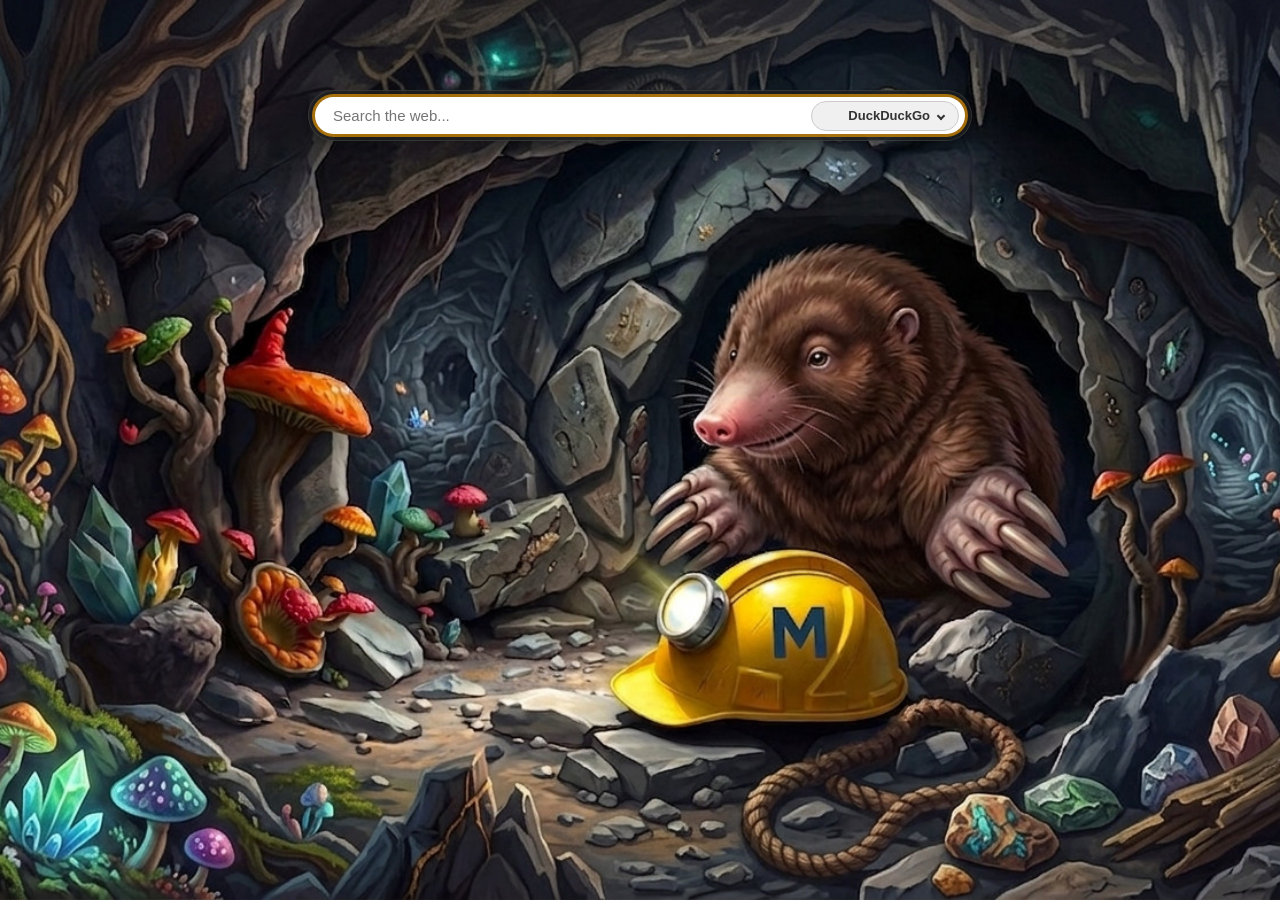
==== index.html @ b76ee8eb "reverted some changes" ====
<!DOCTYPE html>
<html>
<head>
    <style>
        html {
            height: 100%;
        }

        body {
            margin: 0;
            padding: 0;
            height: 100%;
            overflow: hidden;
            font-family: -apple-system, BlinkMacSystemFont, "Segoe UI", Roboto, Helvetica, Arial, sans-serif;
            
            /* Background image applied directly to the document body */
            background-image: url('mbg.jpg');
            background-position: center;
            background-repeat: no-repeat;
            background-size: cover;
        }

        /* Browser Search Bar Container */
        .browser-search-bar {
            position: fixed;
            top: 10%;
            left: 0;
            width: 100%;
            display: flex;
            justify-content: center;
            align-items: center;
            z-index: 1000;
        }

        /* Form wrapper styled as a pill */
        .search-form {
            width: 90%;
            max-width: 650px;
            display: flex;
            align-items: center;
            position: relative;
            background-color: rgba(30, 30, 30, 0.75);
            backdrop-filter: blur(10px);
            padding: 6px;
            border-radius: 30px;
            box-shadow: 0 4px 15px rgba(0, 0, 0, 0.4);
            border: 1px solid rgba(255, 255, 255, 0.1);
        }

        /* Textfield Input */
        .search-input {
            width: 100%;
            padding: 10px 170px 10px 18px; /* Extra right padding for the custom selector space */
            font-size: 15px;
            border: none;
            border-radius: 24px;
            outline: none;
            background-color: rgba(255, 255, 255, 0.95);
            color: #111;
            box-sizing: border-box;
            transition: all 0.2s ease;
        }

        /* Focus state ring */
        .search-input:focus {
            background-color: #ffffff;
            box-shadow: 0 0 0 3px rgba(255, 165, 0, 0.6);
        }

        /* Custom Dropdown Container Wrapper */
        .custom-dropdown {
            position: absolute;
            right: 12px;
            user-select: none;
        }

        /* The clickable block showing current engine selection */
        .dropdown-trigger {
            padding: 6px 14px;
            font-size: 13px;
            font-weight: 600;
            border: 1px solid #ccc;
            border-radius: 18px;
            background-color: #f0f0f0;
            color: #333;
            cursor: pointer;
            display: flex;
            align-items: center;
            gap: 6px;
        }

        .dropdown-trigger:hover {
            background-color: #e5e5e5;
        }

        /* Tiny down chevron icon */
        .dropdown-trigger::after {
            content: "";
            border: solid #333;
            border-width: 0 2px 2px 0;
            display: inline-block;
            padding: 2px;
            transform: rotate(45deg);
            margin-left: 2px;
        }

        /* Favicon Image formatting */
        .engine-favicon {
            width: 16px;
            height: 16px;
            object-fit: contain;
            border-radius: 2px;
        }

        /* Hidden pop-up overlay box */
        .dropdown-menu {
            position: absolute;
            top: calc(100% + 8px);
            right: 0;
            background-color: #ffffff;
            border-radius: 12px;
            box-shadow: 0 4px 12px rgba(0,0,0,0.15);
            border: 1px solid #ddd;
            overflow: hidden;
            display: none; /* Managed by JS toggling */
            flex-direction: column;
            min-width: 140px;
            z-index: 1001;
        }

        /* Class name applied by JS to reveal menu layout */
        .dropdown-menu.show {
            display: flex;
        }

        /* Individual selection row targets */
        .dropdown-item {
            padding: 10px 14px;
            font-size: 13px;
            font-weight: 500;
            color: #333;
            cursor: pointer;
            display: flex;
            align-items: center;
            gap: 8px;
            transition: background-color 0.15s;
        }

        .dropdown-item:hover {
            background-color: #f5f5f5;
        }
    </style>
</head>
<body>

    <!-- Browser Search Bar Overlay -->
    <div class="browser-search-bar">
        <form id="searchForm" class="search-form" action="https://duckduckgo.com/" method="get" target="_blank">
            <input type="text" id="searchInput" name="q" class="search-input" placeholder="Search the web..." required autocomplete="off" autofocus>
            
            <!-- Custom HTML / CSS dropdown allowing image integration -->
            <div class="custom-dropdown">
                <div class="dropdown-trigger" id="dropdownTrigger">
                    <img src="https://duckduckgo.com/favicon.ico" class="engine-favicon" id="currentFavicon">
                    <span id="currentText">DuckDuckGo</span>
                </div>
                
                <div class="dropdown-menu" id="dropdownMenu">
                    <div class="dropdown-item" data-value="ddg" data-url="https://duckduckgo.com/" data-param="q" data-icon="https://duckduckgo.com/favicon.ico">
                        <img src="duckduckgo.png" class="engine-favicon"> DuckDuckGo
                    </div>
                    <div class="dropdown-item" data-value="brave" data-url="https://search.brave.com/search" data-param="q" data-icon="https://search.brave.com/favicon.ico">
                        <img src="brave.png" class="engine-favicon"> Brave
                    </div>
                    <div class="dropdown-item" data-value="startpage" data-url="https://www.startpage.com/sp/search" data-param="query" data-icon="https://www.startpage.com/favicon.ico">
                        <img src="startpage.png" class="engine-favicon"> Startpage
                    </div>
                </div>
            </div>
        </form>
    </div>

    <script>
        const form = document.getElementById('searchForm');
        const input = document.getElementById('searchInput');
        
        // Custom drop components 
        const trigger = document.getElementById('dropdownTrigger');
        const menu = document.getElementById('dropdownMenu');
        const currentFavicon = document.getElementById('currentFavicon');
        const currentText = document.getElementById('currentText');

        // Track selected configurations state variables
        let targetActionUrl = "https://duckduckgo.com/";
        let targetParamName = "q";

        // Open/Close menu view box toggles
        trigger.addEventListener('click', (e) => {
            e.stopPropagation();
            menu.classList.toggle('show');
        });

        // Close dropdown context cleanly when hitting outside canvas zones
        document.addEventListener('click', () => {
            menu.classList.remove('show');
        });

        // Option click handlers mapping config updates
        document.querySelectorAll('.dropdown-item').forEach(item => {
            item.addEventListener('click', function() {
                // Update text, favicons in visual trigger button pane
                currentText.textContent = this.textContent.trim();
                currentFavicon.src = this.getAttribute('data-icon');

                // Read routing metadata attributes to form dynamically values updates
                targetActionUrl = this.getAttribute('data-url');
                targetParamName = this.getAttribute('data-param');
                
                // Hide view block window
                menu.classList.remove('show');
                input.focus(); // Pull user cursor box highlight back into prompt area automatically
            });
        });

        // Submit listener payload modification logic handles form queries
        form.addEventListener('submit', function() {
            form.action = targetActionUrl;
            input.name = targetParamName;
        });
    </script>

</body>
</html>
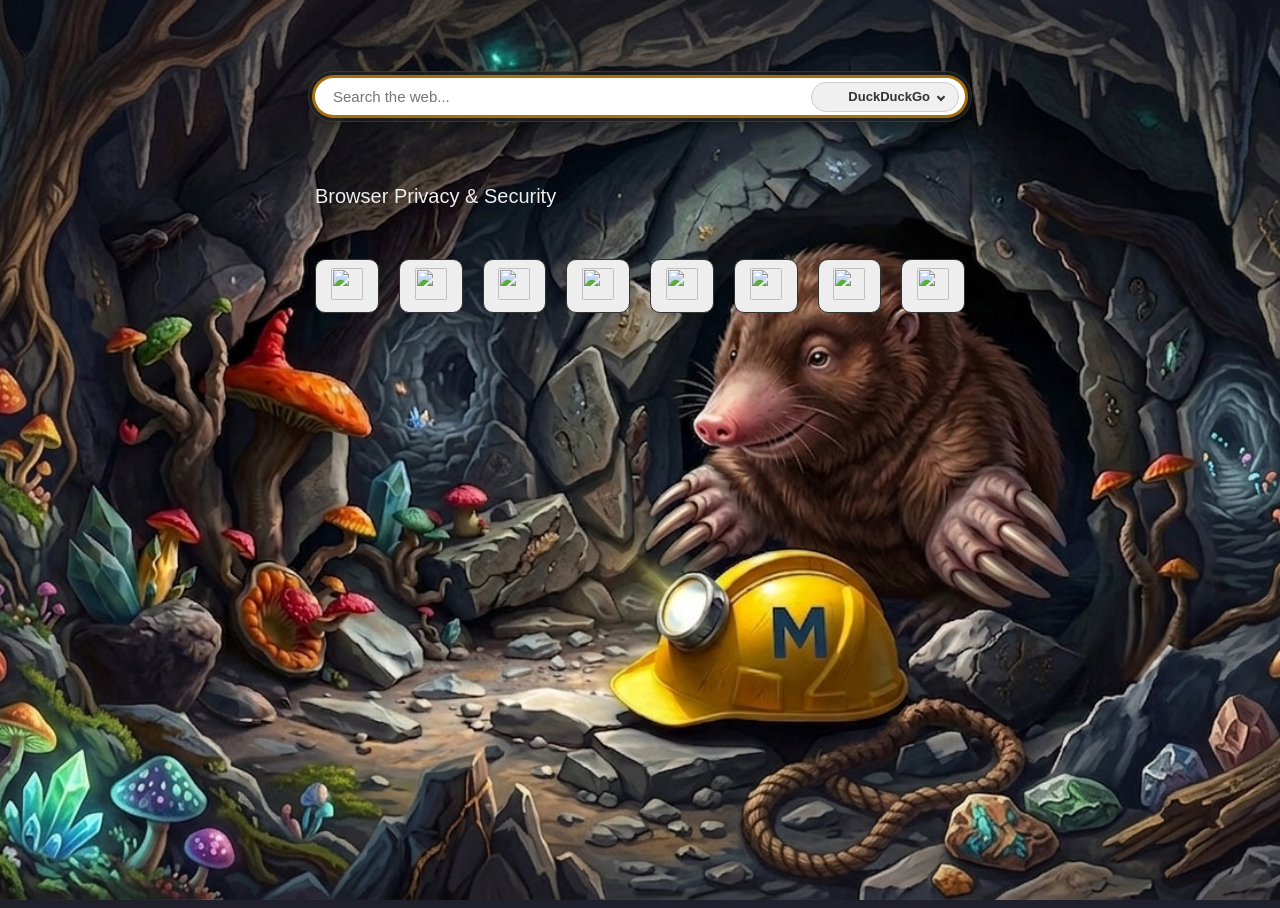
==== commit 9dc4e475: "added shortcuts for browser testing sites" ====
--- a/index.html
+++ b/index.html
@@ -1,233 +1,175 @@
 <!DOCTYPE html>
-<html>
-<head>
-    <style>
-        html {
-            height: 100%;
-        }
+<html lang="en">
 
-        body {
-            margin: 0;
-            padding: 0;
-            height: 100%;
-            overflow: hidden;
-            font-family: -apple-system, BlinkMacSystemFont, "Segoe UI", Roboto, Helvetica, Arial, sans-serif;
-            
-            /* Background image applied directly to the document body */
-            background-image: url('mbg.jpg');
-            background-position: center;
-            background-repeat: no-repeat;
-            background-size: cover;
-        }
+    <head>
 
-        /* Browser Search Bar Container */
-        .browser-search-bar {
-            position: fixed;
-            top: 10%;
-            left: 0;
-            width: 100%;
-            display: flex;
-            justify-content: center;
-            align-items: center;
-            z-index: 1000;
-        }
+        <title>Mullvad Start Page</title>
 
-        /* Form wrapper styled as a pill */
-        .search-form {
-            width: 90%;
-            max-width: 650px;
-            display: flex;
-            align-items: center;
-            position: relative;
-            background-color: rgba(30, 30, 30, 0.75);
-            backdrop-filter: blur(10px);
-            padding: 6px;
-            border-radius: 30px;
-            box-shadow: 0 4px 15px rgba(0, 0, 0, 0.4);
-            border: 1px solid rgba(255, 255, 255, 0.1);
-        }
+        <meta charset="UTF-8">
+        <meta name="viewport" content="width=device-width, initial-scale=1.0">
+        
+        <!-- Stylesheets -->
+        <link rel="stylesheet" href="styles/index.css">
 
-        /* Textfield Input */
-        .search-input {
-            width: 100%;
-            padding: 10px 170px 10px 18px; /* Extra right padding for the custom selector space */
-            font-size: 15px;
-            border: none;
-            border-radius: 24px;
-            outline: none;
-            background-color: rgba(255, 255, 255, 0.95);
-            color: #111;
-            box-sizing: border-box;
-            transition: all 0.2s ease;
-        }
+        <!-- Scripts -->
+        <script src="scripts/index.js" defer></script>
 
-        /* Focus state ring */
-        .search-input:focus {
-            background-color: #ffffff;
-            box-shadow: 0 0 0 3px rgba(255, 165, 0, 0.6);
-        }
+    </head>
 
-        /* Custom Dropdown Container Wrapper */
-        .custom-dropdown {
-            position: absolute;
-            right: 12px;
-            user-select: none;
-        }
+    <body>
 
-        /* The clickable block showing current engine selection */
-        .dropdown-trigger {
-            padding: 6px 14px;
-            font-size: 13px;
-            font-weight: 600;
-            border: 1px solid #ccc;
-            border-radius: 18px;
-            background-color: #f0f0f0;
-            color: #333;
-            cursor: pointer;
-            display: flex;
-            align-items: center;
-            gap: 6px;
-        }
+        <!-- Browser Search Bar Overlay -->
+        <div class="browser-search-bar">
+        
+            <form id="searchForm" class="search-form" action="https://duckduckgo.com/" method="get" target="_blank">
+        
+                <input type="text" id="searchInput" name="q" class="search-input" placeholder="Search the web..." required autocomplete="off" autofocus>
+                
+                <!-- Custom HTML / CSS dropdown allowing image integration -->
+                <div class="custom-dropdown">
+        
+                    <div class="dropdown-trigger" id="dropdownTrigger">
+                        <img src="https://icons.duckduckgo.com/ip3/duckduckgo.com.ico" class="engine-favicon" id="currentFavicon">
+                        <span id="currentText">DuckDuckGo</span>
+                    </div>
+                    
+                    <div class="dropdown-menu" id="dropdownMenu">
+        
+                        <div class="dropdown-item"
+                            data-value="ddg"
+                            data-url="https://duckduckgo.com/"
+                            data-param="q"
+                            data-icon="https://icons.duckduckgo.com/ip3/duckduckgo.com.ico">
+                            <img src="https://icons.duckduckgo.com/ip3/duckduckgo.com.ico" class="engine-favicon">
+                            DuckDuckGo
+                        </div>
+        
+                        <div class="dropdown-item"
+                            data-value="brave"
+                            data-url="https://search.brave.com/search"
+                            data-param="q"
+                            data-icon="https://icons.duckduckgo.com/ip3/brave.com.ico">
+                            <img src="https://icons.duckduckgo.com/ip3/brave.com.ico" class="engine-favicon">
+                            Brave
+                        </div>
+                        
+                        <div class="dropdown-item"
+                            data-value="mojeek"
+                            data-url="https://www.mojeek.com/search"
+                            data-param="q"
+                            data-icon="https://icons.duckduckgo.com/ip3/mojeek.com.ico">
+                            <img src="https://icons.duckduckgo.com/ip3/mojeek.com.ico" class="engine-favicon">
+                            Mojeek
+                        </div>
 
-        .dropdown-trigger:hover {
-            background-color: #e5e5e5;
-        }
+                        <div class="dropdown-item"
+                            data-value="startpage"
+                            data-url="https://www.startpage.com/sp/search"
+                            data-param="query"
+                            data-icon="https://icons.duckduckgo.com/ip3/startpage.com.ico">
+                            <img src="https://icons.duckduckgo.com/ip3/startpage.com.ico" class="engine-favicon">
+                            Startpage
+                        </div>
 
-        /* Tiny down chevron icon */
-        .dropdown-trigger::after {
-            content: "";
-            border: solid #333;
-            border-width: 0 2px 2px 0;
-            display: inline-block;
-            padding: 2px;
-            transform: rotate(45deg);
-            margin-left: 2px;
-        }
+                        <div class="dropdown-item"
+                            data-value="searxng"
+                            data-url="https://searx.be/search"
+                            data-param="q"
+                            data-icon="https://icons.duckduckgo.com/ip3/searx.be.ico">
+                            <img src="https://icons.duckduckgo.com/ip3/searx.be.ico" class="engine-favicon">
+                            SearXNG
+                        </div>
 
-        /* Favicon Image formatting */
-        .engine-favicon {
-            width: 16px;
-            height: 16px;
-            object-fit: contain;
-            border-radius: 2px;
-        }
+                        <div class="dropdown-item"
+                            data-value="qwant"
+                            data-url="https://qwant.com/search"
+                            data-param="q"
+                            data-icon="https://icons.duckduckgo.com/ip3/qwant.com.ico">
+                            <img src="https://icons.duckduckgo.com/ip3/qwant.com.ico" class="engine-favicon">
+                            Qwant
+                        </div>
 
-        /* Hidden pop-up overlay box */
-        .dropdown-menu {
-            position: absolute;
-            top: calc(100% + 8px);
-            right: 0;
-            background-color: #ffffff;
-            border-radius: 12px;
-            box-shadow: 0 4px 12px rgba(0,0,0,0.15);
-            border: 1px solid #ddd;
-            overflow: hidden;
-            display: none; /* Managed by JS toggling */
-            flex-direction: column;
-            min-width: 140px;
-            z-index: 1001;
-        }
+                        <div class="dropdown-item"
+                            data-value="metager"
+                            data-url="https://metager.org/meta/meta.ger3"
+                            data-param="eingabe"
+                            data-icon="https://icons.duckduckgo.com/ip3/metager.org.ico">
+                            <img src="https://icons.duckduckgo.com/ip3/metager.org.ico" class="engine-favicon">
+                            MetaGer
+                        </div>
 
-        /* Class name applied by JS to reveal menu layout */
-        .dropdown-menu.show {
-            display: flex;
-        }
+                        <div class="dropdown-item"
+                            data-value="metager"
+                            data-url="https://swisscows.com/en/web"
+                            data-param="query"
+                            data-icon="https://icons.duckduckgo.com/ip3/swisscows.com.ico">
+                            <img src="https://icons.duckduckgo.com/ip3/swisscows.com.ico" class="engine-favicon">
+                            Swisscows
+                        </div>
 
-        /* Individual selection row targets */
-        .dropdown-item {
-            padding: 10px 14px;
-            font-size: 13px;
-            font-weight: 500;
-            color: #333;
-            cursor: pointer;
-            display: flex;
-            align-items: center;
-            gap: 8px;
-            transition: background-color 0.15s;
-        }
-
-        .dropdown-item:hover {
-            background-color: #f5f5f5;
-        }
-    </style>
-</head>
-<body>
-
-    <!-- Browser Search Bar Overlay -->
-    <div class="browser-search-bar">
-        <form id="searchForm" class="search-form" action="https://duckduckgo.com/" method="get" target="_blank">
-            <input type="text" id="searchInput" name="q" class="search-input" placeholder="Search the web..." required autocomplete="off" autofocus>
-            
-            <!-- Custom HTML / CSS dropdown allowing image integration -->
-            <div class="custom-dropdown">
-                <div class="dropdown-trigger" id="dropdownTrigger">
-                    <img src="https://duckduckgo.com/favicon.ico" class="engine-favicon" id="currentFavicon">
-                    <span id="currentText">DuckDuckGo</span>
-                </div>
-                
-                <div class="dropdown-menu" id="dropdownMenu">
-                    <div class="dropdown-item" data-value="ddg" data-url="https://duckduckgo.com/" data-param="q" data-icon="https://duckduckgo.com/favicon.ico">
-                        <img src="duckduckgo.png" class="engine-favicon"> DuckDuckGo
-                    </div>
-                    <div class="dropdown-item" data-value="brave" data-url="https://search.brave.com/search" data-param="q" data-icon="https://search.brave.com/favicon.ico">
-                        <img src="brave.png" class="engine-favicon"> Brave
-                    </div>
-                    <div class="dropdown-item" data-value="startpage" data-url="https://www.startpage.com/sp/search" data-param="query" data-icon="https://www.startpage.com/favicon.ico">
-                        <img src="startpage.png" class="engine-favicon"> Startpage
+                        <div class="dropdown-item"
+                            data-value="kagi"
+                            data-url="https://kagi.com/search"
+                            data-param="q"
+                            data-icon="https://icons.duckduckgo.com/ip3/kagi.com.ico">
+                            <img src="https://icons.duckduckgo.com/ip3/kagi.com.ico" class="engine-favicon">
+                            Kagi
+                        </div>
                     </div>
                 </div>
+            </form>
+        </div>
+        
+        <h2 class="section-headers">
+            Browser Privacy & Security
+        </h2>
+
+        <div>
+            <div class="grid">
+                <a href="https://browserleaks.com/"
+                    class="card"
+                    title="BrowserLeaks">
+                    <img src="https://browserleaks.com/favicon.ico" class="testing-favicon">
+                </a>
+                <a href="https://coveryourtracks.eff.org/"
+                    class="card"
+                    title="Cover Your Tracks">
+                    <img src="https://coveryourtracks.eff.org/static/favicon.ico" class="testing-favicon">
+                </a>
+                <a href="https://iphey.com/"
+                    class="card"
+                    title="IPhey">
+                    <img src="https://iphey.com/favicon.ico" class="testing-favicon">
+                </a>
+                <a href="https://pixelscan.net/"
+                    class="card"
+                    title="Pixelscan">
+                    <img src="https://pixelscan.net/favicon.ico" class="testing-favicon">
+                </a>
+                <a href="https://arkenfox.github.io/TZP/index.html"
+                    class="card"
+                    title="TorZillPrint">
+                    <img src="https://avatars.githubusercontent.com/u/71147620?s=200&v=4" class="testing-favicon">
+                </a>
+                <a href="https://privacytests.org"
+                    class="card"
+                    title="PrivacyTests.org">
+                    <img src="https://privacytests.org/favicon.ico" class="testing-favicon">
+                </a>
+                <a href="https://www.deviceinfo.me/"
+                    class="card"
+                    title="Device Info">
+                    <img src="https://www.deviceinfo.me/system/images/favicon-64x64.png" class="testing-favicon">
+                </a>
+                <a href="https://clienttest.ssllabs.com:8443/ssltest/viewMyClient.html"
+                    class="card"
+                    title="SSL Labs">
+                    <img src="https://www.ssllabs.com/favicon.ico" class="testing-favicon">
+                </a>
             </div>
-        </form>
-    </div>
+        
+        </div>
 
-    <script>
-        const form = document.getElementById('searchForm');
-        const input = document.getElementById('searchInput');
-        
-        // Custom drop components 
-        const trigger = document.getElementById('dropdownTrigger');
-        const menu = document.getElementById('dropdownMenu');
-        const currentFavicon = document.getElementById('currentFavicon');
-        const currentText = document.getElementById('currentText');
 
-        // Track selected configurations state variables
-        let targetActionUrl = "https://duckduckgo.com/";
-        let targetParamName = "q";
-
-        // Open/Close menu view box toggles
-        trigger.addEventListener('click', (e) => {
-            e.stopPropagation();
-            menu.classList.toggle('show');
-        });
-
-        // Close dropdown context cleanly when hitting outside canvas zones
-        document.addEventListener('click', () => {
-            menu.classList.remove('show');
-        });
-
-        // Option click handlers mapping config updates
-        document.querySelectorAll('.dropdown-item').forEach(item => {
-            item.addEventListener('click', function() {
-                // Update text, favicons in visual trigger button pane
-                currentText.textContent = this.textContent.trim();
-                currentFavicon.src = this.getAttribute('data-icon');
-
-                // Read routing metadata attributes to form dynamically values updates
-                targetActionUrl = this.getAttribute('data-url');
-                targetParamName = this.getAttribute('data-param');
-                
-                // Hide view block window
-                menu.classList.remove('show');
-                input.focus(); // Pull user cursor box highlight back into prompt area automatically
-            });
-        });
-
-        // Submit listener payload modification logic handles form queries
-        form.addEventListener('submit', function() {
-            form.action = targetActionUrl;
-            input.name = targetParamName;
-        });
-    </script>
-
-</body>
+    </body>
 </html>
--- a/styles/index.css
+++ b/styles/index.css
@@ -0,0 +1,191 @@
+html {
+    height: 100%;
+}
+
+body {
+    margin: 10;
+    padding: 0;
+    height: 100%;
+    overflow: hidden;
+    display:block;
+    font-family: -apple-system, BlinkMacSystemFont, "Segoe UI", Roboto, Helvetica, Arial, sans-serif;
+    
+    background-image: url('../images/mbg.jpg');
+    background-color: #1f202c;
+    background-position: center;
+    background-repeat: no-repeat;
+    background-size: cover;
+}
+
+/* Browser Search Bar Container */
+.browser-search-bar {
+    width: 100%;
+    display: flex;
+    justify-content: center;
+    align-items: center;
+    z-index: 1000;
+}
+
+/* Form wrapper styled as a pill */
+.search-form {
+    width: 90%;
+    max-width: 650px;
+    display: flex;
+    align-items: center;
+    position: relative;
+    margin-top: 5%;
+    background-color: rgba(30, 30, 30, 0.75);
+    backdrop-filter: blur(10px);
+    padding: 6px;
+    border-radius: 30px;
+    box-shadow: 0 4px 15px rgba(0, 0, 0, 0.4);
+    border: 1px solid rgba(255, 255, 255, 0.1);
+}
+
+/* Textfield Input */
+.search-input {
+    width: 100%;
+    padding: 10px 170px 10px 18px; /* Extra right padding for the custom selector space */
+    font-size: 15px;
+    border: none;
+    border-radius: 24px;
+    outline: none;
+    background-color: rgba(255, 255, 255, 0.95);
+    color: #111;
+    box-sizing: border-box;
+    transition: all 0.2s ease;
+}
+
+/* Focus state ring */
+.search-input:focus {
+    background-color: #ffffff;
+    box-shadow: 0 0 0 3px rgba(255, 165, 0, 0.6);
+}
+
+/* Custom Dropdown Container Wrapper */
+.custom-dropdown {
+    position: absolute;
+    right: 12px;
+    user-select: none;
+}
+
+/* The clickable block showing current engine selection */
+.dropdown-trigger {
+    padding: 6px 14px;
+    font-size: 13px;
+    font-weight: 600;
+    border: 1px solid #ccc;
+    border-radius: 18px;
+    background-color: #f0f0f0;
+    color: #333;
+    cursor: pointer;
+    display: flex;
+    align-items: center;
+    gap: 6px;
+}
+
+.dropdown-trigger:hover {
+    background-color: #e5e5e5;
+}
+
+/* Tiny down chevron icon */
+.dropdown-trigger::after {
+    content: "";
+    border: solid #333;
+    border-width: 0 2px 2px 0;
+    display: inline-block;
+    padding: 2px;
+    transform: rotate(45deg);
+    margin-left: 2px;
+}
+
+/* Favicon Image formatting */
+.engine-favicon {
+    width: 16px;
+    height: 16px;
+    object-fit: contain;
+    border-radius: 2px;
+}
+
+/* Favicon Image formatting */
+.testing-favicon {
+    width: 32px;
+    height: 32px;
+    object-fit:contain;
+    border-radius: 2px;
+}
+
+/* Hidden pop-up overlay box */
+.dropdown-menu {
+    position: absolute;
+    top: calc(100% + 8px);
+    right: 0;
+    background-color: #ffffff;
+    border-radius: 12px;
+    box-shadow: 0 4px 12px rgba(0,0,0,0.15);
+    border: 1px solid #ddd;
+    overflow: hidden;
+    display: none; /* Managed by JS toggling */
+    flex-direction: column;
+    min-width: 140px;
+    z-index: 1001;
+}
+
+/* Class name applied by JS to reveal menu layout */
+.dropdown-menu.show {
+    display: flex;
+}
+
+/* Individual selection row targets */
+.dropdown-item {
+    padding: 10px 14px;
+    font-size: 13px;
+    font-weight: 500;
+    color: #333;
+    cursor: pointer;
+    display: flex;
+    align-items: center;
+    gap: 8px;
+    transition: background-color 0.15s;
+}
+
+.dropdown-item:hover {
+    background-color: #f5f5f5;
+}
+
+.section-headers {
+    max-width: 650px;
+    margin:auto;
+    padding-top: 5%;
+    padding-bottom: 2%;
+    text-align: left;
+    font-family: -apple-system, BlinkMacSystemFont, "Segoe UI", Roboto, Helvetica, Arial, sans-serif;
+    font-size: 20px;
+    font-weight: normal;
+    color:#eee;
+}
+
+.grid {
+    display: grid;
+    padding: 2%;
+    margin: auto;
+    grid-template-columns: repeat(auto-fit, minmax(32px, 1fr));
+    gap: 20px;
+    position: relative;
+    max-width: 650px;
+}
+.card {
+    background-color: #eee;
+    padding: 8px;
+    border: 1px solid #333;
+    border-radius: 10px;
+    text-align: center;
+    text-decoration: none;
+    color: #eee;
+    transition: transform 0.2s, background 0.2s;
+}
+.card:hover {
+    transform: translateY(-5px);
+    background: #2a2a2a;
+    border-color: #555;
+}
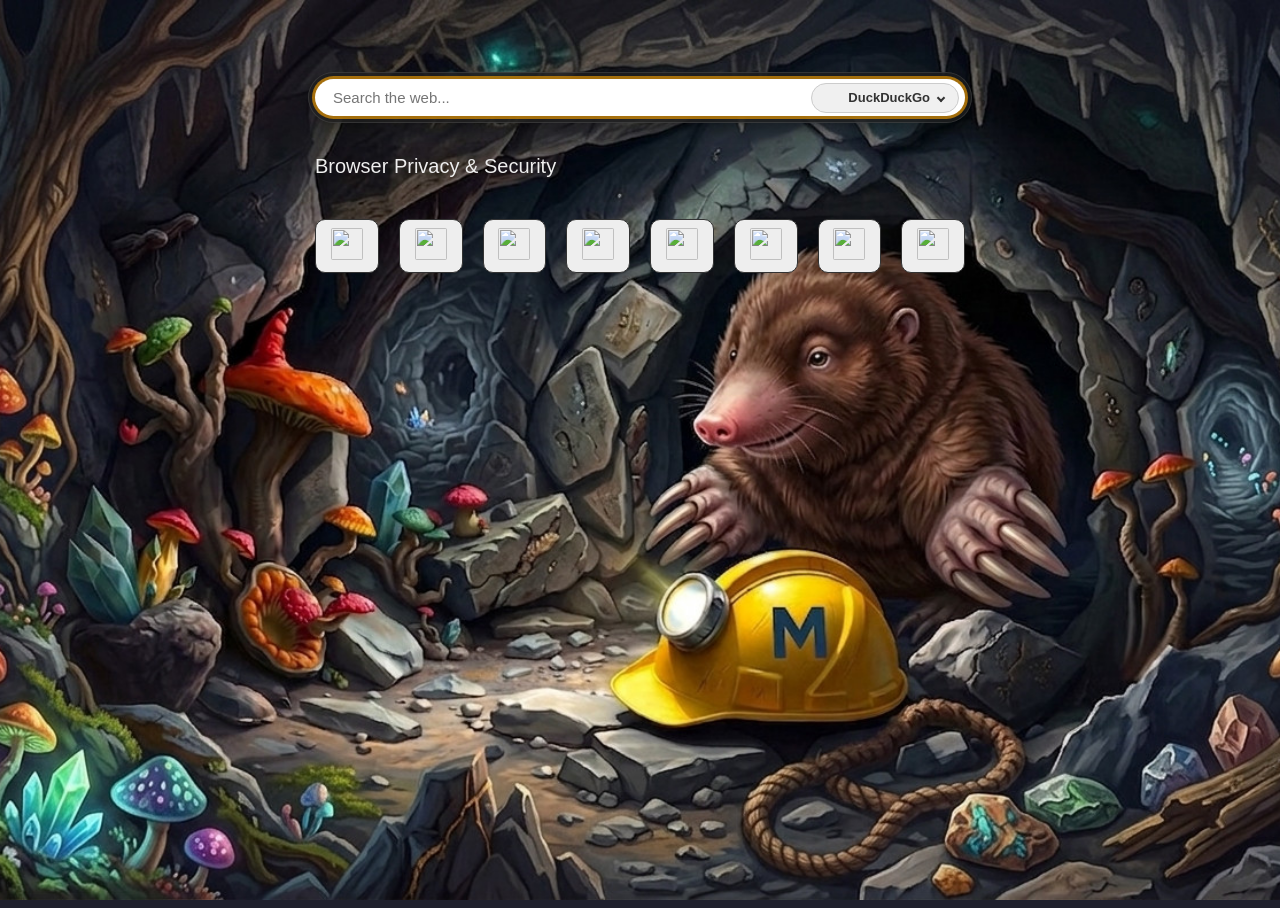
==== commit b86b36ce: "Update index.html" ====
--- a/index.html
+++ b/index.html
@@ -17,7 +17,6 @@
     </head>
 
     <body>
-
         <!-- Browser Search Bar Overlay -->
         <div class="browser-search-bar">
         
--- a/styles/index.css
+++ b/styles/index.css
@@ -33,13 +33,14 @@
     display: flex;
     align-items: center;
     position: relative;
-    margin-top: 5%;
+    margin-top: 64px;
     background-color: rgba(30, 30, 30, 0.75);
     backdrop-filter: blur(10px);
     padding: 6px;
     border-radius: 30px;
     box-shadow: 0 4px 15px rgba(0, 0, 0, 0.4);
     border: 1px solid rgba(255, 255, 255, 0.1);
+    z-index: 1001;
 }
 
 /* Textfield Input */
@@ -128,7 +129,6 @@
     display: none; /* Managed by JS toggling */
     flex-direction: column;
     min-width: 140px;
-    z-index: 1001;
 }
 
 /* Class name applied by JS to reveal menu layout */
@@ -156,13 +156,14 @@
 .section-headers {
     max-width: 650px;
     margin:auto;
-    padding-top: 5%;
-    padding-bottom: 2%;
+    padding-top: 32px;
+    padding-bottom: 16px;
     text-align: left;
     font-family: -apple-system, BlinkMacSystemFont, "Segoe UI", Roboto, Helvetica, Arial, sans-serif;
     font-size: 20px;
     font-weight: normal;
     color:#eee;
+    z-index: 999;
 }
 
 .grid {
@@ -173,6 +174,7 @@
     gap: 20px;
     position: relative;
     max-width: 650px;
+    z-index: 999;
 }
 .card {
     background-color: #eee;
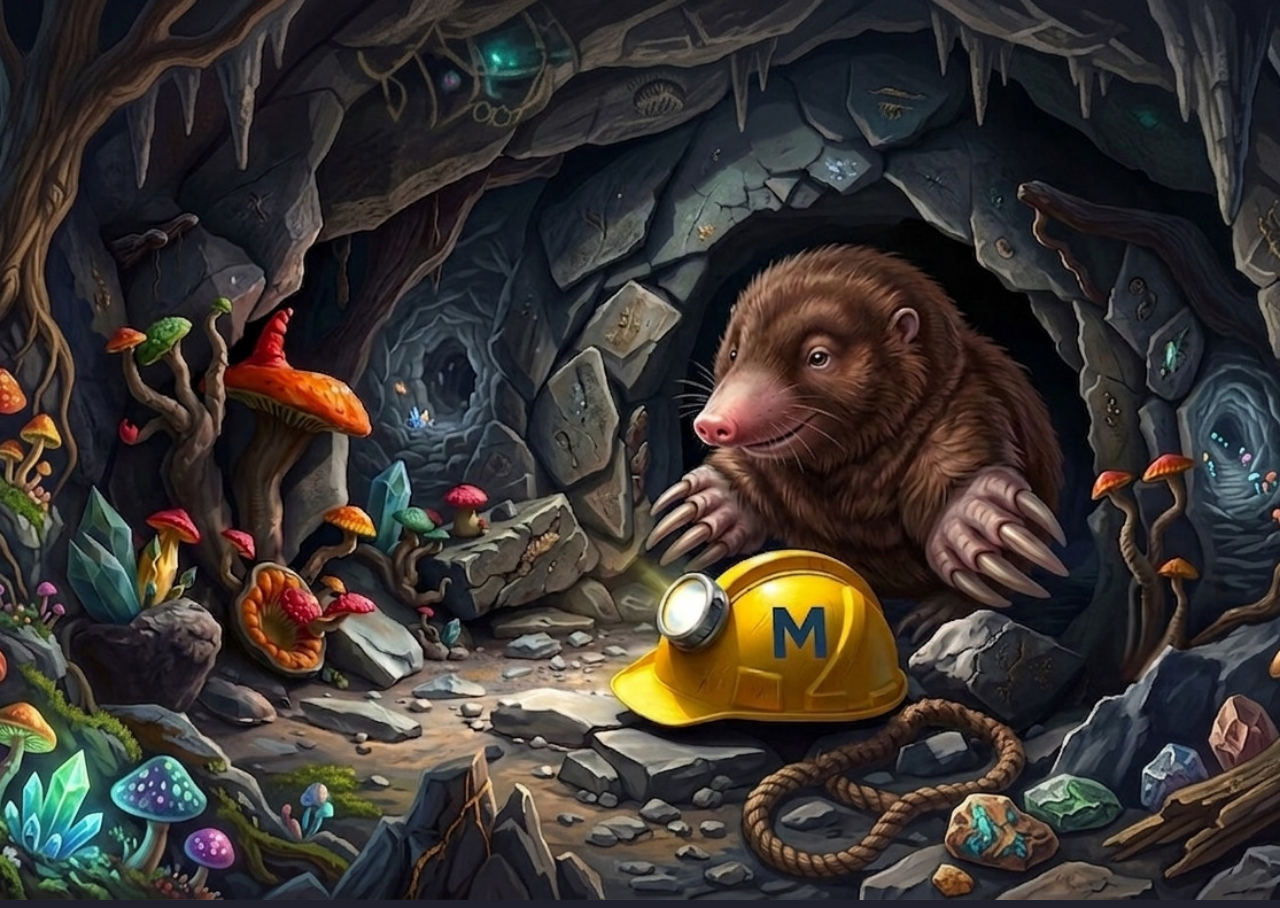
==== commit 280361d4: "Update index.html" ====
--- a/index.html
+++ b/index.html
@@ -18,13 +18,13 @@
 
     <body>
         <!-- Browser Search Bar Overlay -->
+        <!--
         <div class="browser-search-bar">
         
             <form id="searchForm" class="search-form" action="https://duckduckgo.com/" method="get" target="_blank">
         
                 <input type="text" id="searchInput" name="q" class="search-input" placeholder="Search the web..." required autocomplete="off" autofocus>
                 
-                <!-- Custom HTML / CSS dropdown allowing image integration -->
                 <div class="custom-dropdown">
         
                     <div class="dropdown-trigger" id="dropdownTrigger">
@@ -168,6 +168,7 @@
             </div>
         
         </div>
+        -->
 
 
     </body>
